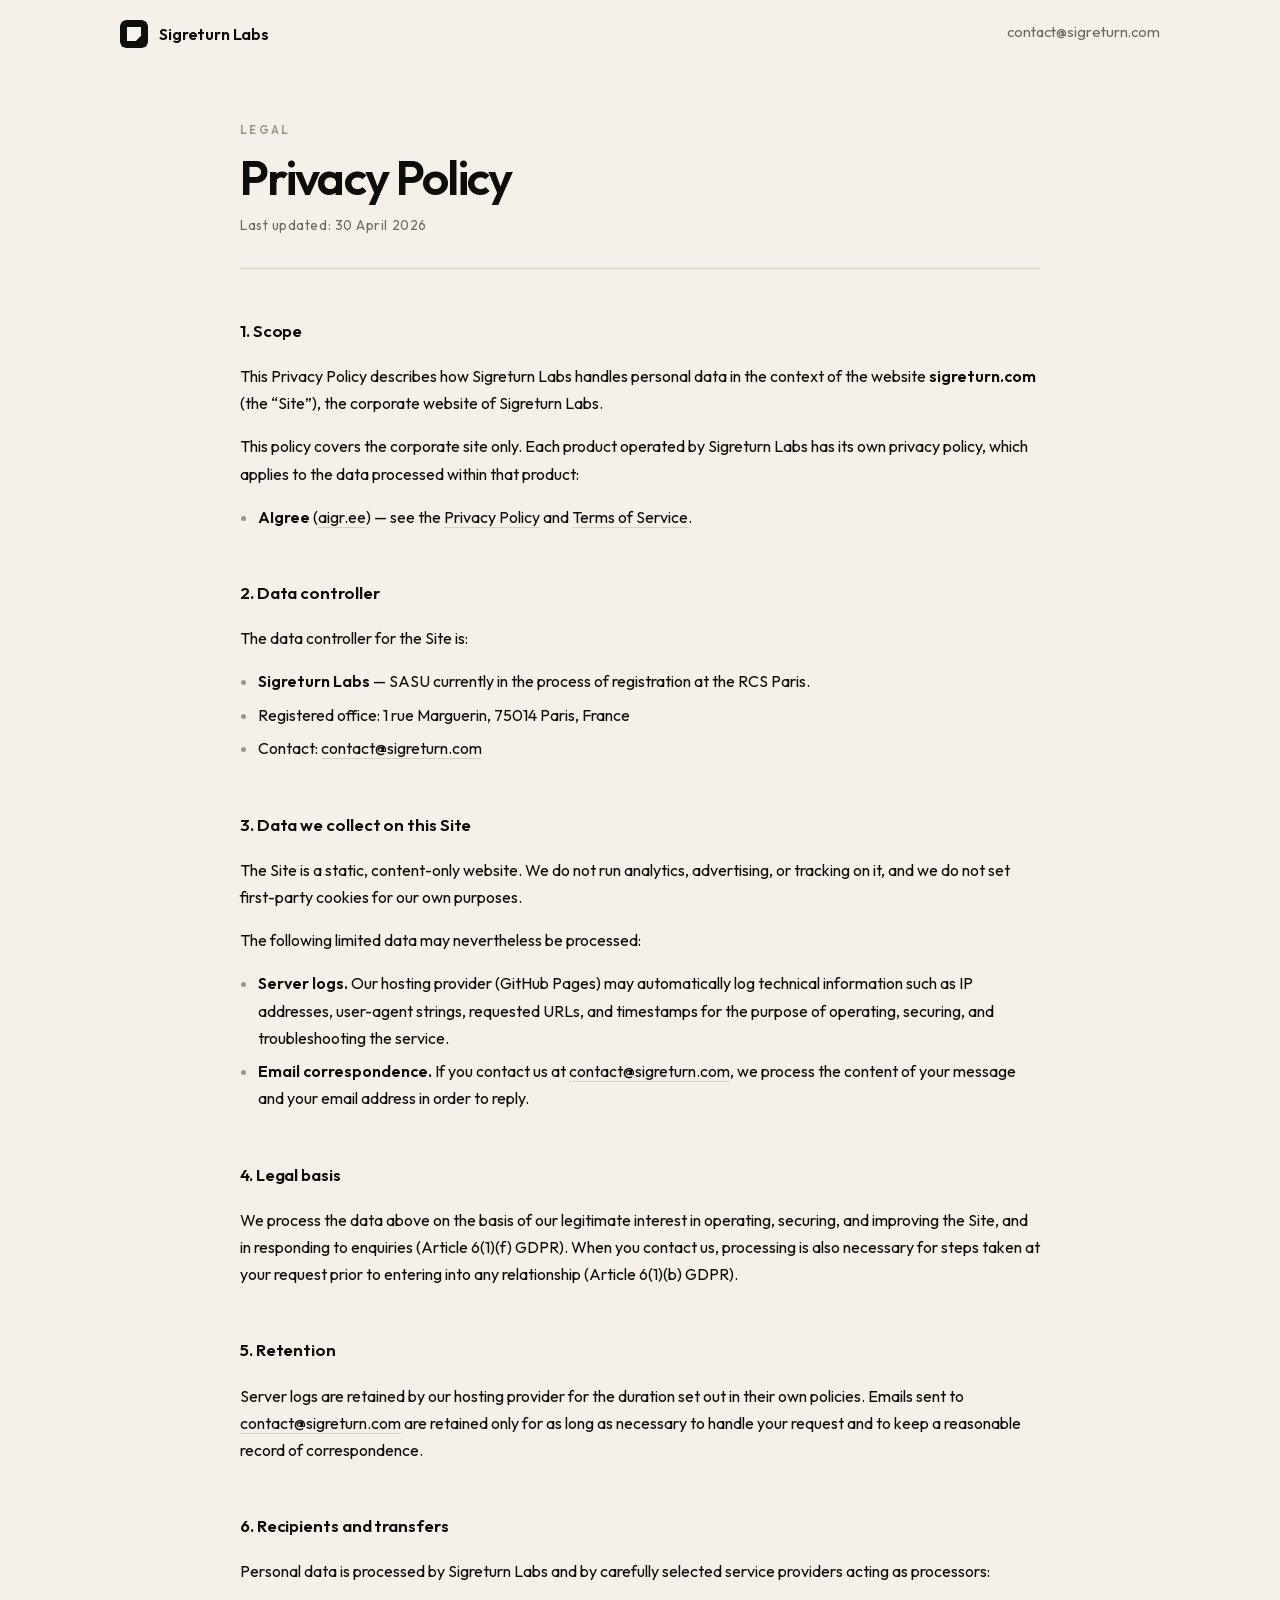
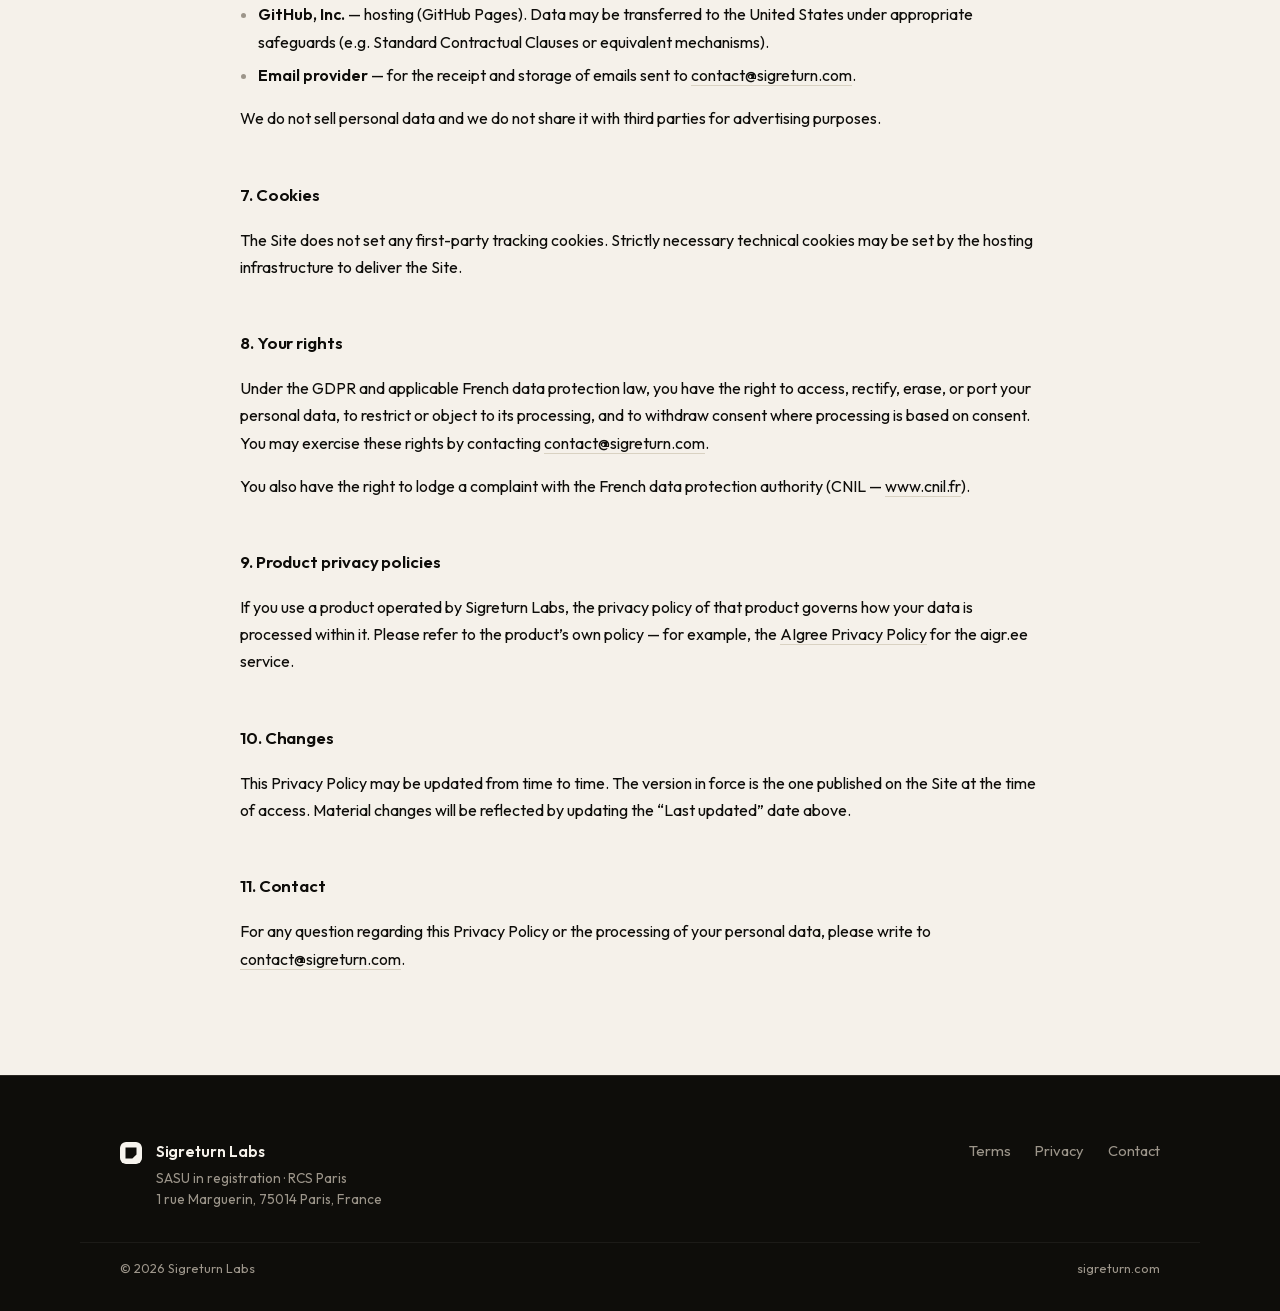
==== privacy.html @ fcdf7739 "Sigreturn Labs corporate site" ====
<!DOCTYPE html>
<html lang="en">
<head>
  <meta charset="UTF-8">
  <meta name="viewport" content="width=device-width, initial-scale=1">
  <title>Privacy Policy — Sigreturn Labs</title>
  <meta name="description" content="Privacy Policy for sigreturn.com, the corporate website of Sigreturn Labs.">
  <meta name="theme-color" content="#f5f1ea">
  <meta name="robots" content="index, follow">
  <meta property="og:title" content="Privacy Policy — Sigreturn Labs">
  <meta property="og:description" content="Privacy Policy for sigreturn.com.">
  <meta property="og:url" content="https://sigreturn.com/privacy.html">
  <meta property="og:type" content="website">
  <meta property="og:image" content="https://sigreturn.com/brand/og.png">
  <meta name="twitter:card" content="summary_large_image">
  <meta name="twitter:image" content="https://sigreturn.com/brand/og.png">
  <link rel="canonical" href="https://sigreturn.com/privacy.html">
  <link rel="icon" type="image/svg+xml" href="favicon.svg">
  <link rel="apple-touch-icon" sizes="512x512" href="brand/logo-512.png">
  <link rel="preload" href="fonts/outfit-latin.woff2" as="font" type="font/woff2" crossorigin>
  <link rel="stylesheet" href="style.css">
</head>
<body>
  <header class="nav">
    <a href="/" class="brand" aria-label="Sigreturn Labs home">
      <img src="brand/logo.svg" alt="" class="brand-logo" width="28" height="28">
      <span class="brand-name">Sigreturn Labs</span>
    </a>
    <a href="mailto:contact@sigreturn.com" class="nav-contact">contact@sigreturn.com</a>
  </header>

  <main class="legal-main">
    <section class="legal-hero">
      <span class="kicker">Legal</span>
      <h1 class="legal-title">Privacy Policy</h1>
      <p class="legal-meta">Last updated: 30 April 2026</p>
    </section>

    <section class="legal-body">
      <article class="prose-legal">
        <h2>1. Scope</h2>
        <p>This Privacy Policy describes how Sigreturn Labs handles personal data in the context of the website <strong>sigreturn.com</strong> (the &ldquo;Site&rdquo;), the corporate website of Sigreturn Labs.</p>
        <p>This policy covers the corporate site only. Each product operated by Sigreturn Labs has its own privacy policy, which applies to the data processed within that product:</p>
        <ul class="legal-list">
          <li><strong>AIgree</strong> (<a href="https://aigr.ee" rel="noopener">aigr.ee</a>) &mdash; see the <a href="https://aigr.ee/privacy" rel="noopener">Privacy Policy</a> and <a href="https://aigr.ee/terms" rel="noopener">Terms of Service</a>.</li>
        </ul>

        <h2>2. Data controller</h2>
        <p>The data controller for the Site is:</p>
        <ul class="legal-list">
          <li><strong>Sigreturn Labs</strong> &mdash; SASU currently in the process of registration at the RCS Paris.</li>
          <li>Registered office: <span data-enc="MSBydWUgTWFyZ3VlcmluLCA3NTAxNCBQYXJpcywgRnJhbmNl">[&hellip;]</span></li>
          <li>Contact: <a href="mailto:contact@sigreturn.com">contact@sigreturn.com</a></li>
        </ul>

        <h2>3. Data we collect on this Site</h2>
        <p>The Site is a static, content-only website. We do not run analytics, advertising, or tracking on it, and we do not set first-party cookies for our own purposes.</p>
        <p>The following limited data may nevertheless be processed:</p>
        <ul class="legal-list">
          <li><strong>Server logs.</strong> Our hosting provider (GitHub Pages) may automatically log technical information such as IP addresses, user-agent strings, requested URLs, and timestamps for the purpose of operating, securing, and troubleshooting the service.</li>
          <li><strong>Email correspondence.</strong> If you contact us at <a href="mailto:contact@sigreturn.com">contact@sigreturn.com</a>, we process the content of your message and your email address in order to reply.</li>
        </ul>

        <h2>4. Legal basis</h2>
        <p>We process the data above on the basis of our legitimate interest in operating, securing, and improving the Site, and in responding to enquiries (Article 6(1)(f) GDPR). When you contact us, processing is also necessary for steps taken at your request prior to entering into any relationship (Article 6(1)(b) GDPR).</p>

        <h2>5. Retention</h2>
        <p>Server logs are retained by our hosting provider for the duration set out in their own policies. Emails sent to <a href="mailto:contact@sigreturn.com">contact@sigreturn.com</a> are retained only for as long as necessary to handle your request and to keep a reasonable record of correspondence.</p>

        <h2>6. Recipients and transfers</h2>
        <p>Personal data is processed by Sigreturn Labs and by carefully selected service providers acting as processors:</p>
        <ul class="legal-list">
          <li><strong>GitHub, Inc.</strong> &mdash; hosting (GitHub Pages). Data may be transferred to the United States under appropriate safeguards (e.g. Standard Contractual Clauses or equivalent mechanisms).</li>
          <li><strong>Email provider</strong> &mdash; for the receipt and storage of emails sent to <a href="mailto:contact@sigreturn.com">contact@sigreturn.com</a>.</li>
        </ul>
        <p>We do not sell personal data and we do not share it with third parties for advertising purposes.</p>

        <h2>7. Cookies</h2>
        <p>The Site does not set any first-party tracking cookies. Strictly necessary technical cookies may be set by the hosting infrastructure to deliver the Site.</p>

        <h2>8. Your rights</h2>
        <p>Under the GDPR and applicable French data protection law, you have the right to access, rectify, erase, or port your personal data, to restrict or object to its processing, and to withdraw consent where processing is based on consent. You may exercise these rights by contacting <a href="mailto:contact@sigreturn.com">contact@sigreturn.com</a>.</p>
        <p>You also have the right to lodge a complaint with the French data protection authority (CNIL &mdash; <a href="https://www.cnil.fr" rel="noopener">www.cnil.fr</a>).</p>

        <h2>9. Product privacy policies</h2>
        <p>If you use a product operated by Sigreturn Labs, the privacy policy of that product governs how your data is processed within it. Please refer to the product&rsquo;s own policy &mdash; for example, the <a href="https://aigr.ee/privacy" rel="noopener">AIgree Privacy Policy</a> for the aigr.ee service.</p>

        <h2>10. Changes</h2>
        <p>This Privacy Policy may be updated from time to time. The version in force is the one published on the Site at the time of access. Material changes will be reflected by updating the &ldquo;Last updated&rdquo; date above.</p>

        <h2>11. Contact</h2>
        <p>For any question regarding this Privacy Policy or the processing of your personal data, please write to <a href="mailto:contact@sigreturn.com">contact@sigreturn.com</a>.</p>
      </article>
    </section>
  </main>

  <footer class="footer">
    <div class="footer-inner">
      <div class="footer-brand">
        <img src="brand/logo-inverse.svg" alt="" class="brand-logo" width="22" height="22">
        <div>
          <p class="footer-name">Sigreturn Labs</p>
          <p class="footer-meta">SASU in registration &middot; RCS Paris</p>
          <p class="footer-meta" data-enc="MSBydWUgTWFyZ3VlcmluLCA3NTAxNCBQYXJpcywgRnJhbmNl">[&hellip;]</p>
        </div>
      </div>
      <nav class="footer-nav" aria-label="Footer">
        <a href="/terms.html">Terms</a>
        <a href="/privacy.html">Privacy</a>
        <a href="mailto:contact@sigreturn.com">Contact</a>
      </nav>
    </div>
    <div class="footer-bottom">
      <span>&copy; 2026 Sigreturn Labs</span>
      <span>sigreturn.com</span>
    </div>
  </footer>

  <script>
    document.querySelectorAll('[data-enc]').forEach(function (el) {
      try {
        el.textContent = decodeURIComponent(escape(atob(el.dataset.enc)));
        el.removeAttribute('data-enc');
      } catch (e) {}
    });
  </script>
</body>
</html>
---- style.css ----
/* ---------- Outfit (self-hosted) ---------- */
@font-face {
  font-family: "Outfit";
  font-style: normal;
  font-weight: 300 700;
  font-display: swap;
  src: url("fonts/outfit-latin.woff2") format("woff2");
  unicode-range: U+0000-00FF, U+0131, U+0152-0153, U+02BB-02BC, U+02C6, U+02DA, U+02DC, U+0304, U+0308, U+0329, U+2000-206F, U+20AC, U+2122, U+2191, U+2193, U+2212, U+2215, U+FEFF, U+FFFD;
}

@font-face {
  font-family: "Outfit";
  font-style: normal;
  font-weight: 300 700;
  font-display: swap;
  src: url("fonts/outfit-latin-ext.woff2") format("woff2");
  unicode-range: U+0100-02BA, U+02BD-02C5, U+02C7-02CC, U+02CE-02D7, U+02DD-02FF, U+0304, U+0308, U+0329, U+1D00-1DBF, U+1E00-1E9F, U+1EF2-1EFF, U+2020, U+20A0-20AB, U+20AD-20C0, U+2113, U+2C60-2C7F, U+A720-A7FF;
}

:root {
  --bg: #f5f1ea;
  --bg-soft: #ede8df;
  --bg-card: #fbf8f2;
  --fg: #0e0d0a;
  --fg-soft: #1c1a16;
  --muted: #6e6860;
  --muted-soft: #9c958a;
  --rule: #d9d2c2;
  --rule-strong: #2a2722;
  --accent: #c84b1e;

  --max-w: 1120px;
  --pad-x: clamp(1.25rem, 4vw, 2.5rem);
  --r-md: 12px;
  --r-lg: 18px;
}

*,
*::before,
*::after {
  box-sizing: border-box;
}

html {
  -webkit-text-size-adjust: 100%;
  scroll-behavior: smooth;
}

body {
  margin: 0;
  background: var(--bg);
  color: var(--fg);
  font-family: "Outfit", system-ui, -apple-system, "Segoe UI", sans-serif;
  font-weight: 400;
  font-size: 16px;
  line-height: 1.55;
  -webkit-font-smoothing: antialiased;
  text-rendering: optimizeLegibility;
}

a {
  color: inherit;
  text-decoration: none;
}

h1,
h2,
h3,
p,
ul,
ol,
dl,
dt,
dd {
  margin: 0;
  padding: 0;
}

ul,
ol {
  list-style: none;
}

img {
  display: block;
  max-width: 100%;
}

:focus-visible {
  outline: 2px solid var(--fg);
  outline-offset: 3px;
  border-radius: 4px;
}

/* ---------- Nav ---------- */
.nav {
  max-width: var(--max-w);
  margin: 0 auto;
  padding: 1.25rem var(--pad-x);
  display: flex;
  align-items: center;
  justify-content: space-between;
  gap: 1.25rem;
}

.brand {
  display: inline-flex;
  align-items: center;
  gap: 0.7rem;
  font-weight: 600;
  letter-spacing: -0.01em;
}

.brand-logo {
  border-radius: 6px;
}

.brand-name {
  font-size: 1rem;
}

.nav-contact {
  font-size: 0.92rem;
  color: var(--muted);
  border-bottom: 1px solid transparent;
  padding-bottom: 2px;
  transition: color 160ms ease, border-color 160ms ease;
}

.nav-contact:hover {
  color: var(--fg);
  border-bottom-color: var(--fg);
}

/* ---------- Layout ---------- */
main {
  max-width: var(--max-w);
  margin: 0 auto;
  padding: 0 var(--pad-x);
}

/* ---------- Hero ---------- */
.hero {
  display: grid;
  grid-template-columns: minmax(0, 1.55fr) minmax(0, 1fr);
  gap: clamp(1.5rem, 4vw, 3rem);
  align-items: center;
  padding: clamp(1.5rem, 3vw, 2.5rem) 0 clamp(2rem, 4vw, 3rem);
}

.hero-text {
  display: flex;
  flex-direction: column;
  gap: 0.9rem;
}

.hero-title {
  font-size: clamp(2.5rem, 6vw, 4.25rem);
  font-weight: 600;
  letter-spacing: -0.04em;
  line-height: 1;
}

.hero-tagline {
  font-size: clamp(1.05rem, 1.7vw, 1.25rem);
  font-weight: 500;
  color: var(--fg);
  letter-spacing: -0.012em;
}

.hero-lede {
  font-size: 1rem;
  color: var(--muted);
  max-width: 56ch;
  line-height: 1.6;
}

.hero-jumps {
  margin-top: 0.6rem;
  display: flex;
  flex-wrap: wrap;
  gap: 0.5rem;
}

.hero-jumps a {
  padding: 0.45rem 0.9rem;
  border: 1px solid var(--rule);
  background: var(--bg-card);
  border-radius: 999px;
  font-size: 0.85rem;
  font-weight: 500;
  color: var(--fg-soft);
  transition: background 160ms ease, color 160ms ease, border-color 160ms ease;
}

.hero-jumps a:hover {
  background: var(--fg);
  color: var(--bg);
  border-color: var(--fg);
}

/* ---------- Hero schema (umbrella) ---------- */
.hero-schema {
  margin: 0;
  padding: 1.25rem;
  background: var(--bg-card);
  border: 1px solid var(--rule);
  border-radius: var(--r-lg);
  display: flex;
  flex-direction: column;
  align-items: center;
  gap: 0.55rem;
}

.schema-root {
  width: 100%;
  display: flex;
  flex-direction: column;
  align-items: flex-start;
  gap: 0.2rem;
  padding: 0.85rem 1rem;
  background: var(--fg);
  color: var(--bg);
  border-radius: 10px;
}

.schema-root .schema-kicker {
  font-size: 0.65rem;
  letter-spacing: 0.2em;
  text-transform: uppercase;
  color: var(--muted-soft);
  font-weight: 600;
}

.schema-root .schema-name {
  font-weight: 600;
  font-size: 0.95rem;
  letter-spacing: -0.005em;
}

.schema-arrow {
  color: var(--muted-soft);
  font-size: 0.95rem;
  line-height: 1;
}

.schema-branches {
  width: 100%;
  display: flex;
  flex-direction: column;
  border: 1px solid var(--rule);
  border-radius: 10px;
  overflow: hidden;
  background: var(--bg);
}

.schema-branches li {
  display: flex;
  align-items: center;
  gap: 0.7rem;
  padding: 0.65rem 0.9rem;
  font-size: 0.92rem;
  font-weight: 500;
  border-bottom: 1px solid var(--rule);
}

.schema-branches li:last-child {
  border-bottom: none;
}

.schema-num {
  font-size: 0.68rem;
  letter-spacing: 0.16em;
  color: var(--muted-soft);
  font-weight: 600;
  font-variant-numeric: tabular-nums;
}

/* ---------- Sections ---------- */
.section {
  padding: clamp(2.5rem, 4vw, 3.75rem) 0;
}

.section + .section {
  border-top: 1px solid var(--rule);
}

.section-head {
  display: flex;
  flex-direction: column;
  gap: 0.7rem;
  margin-bottom: clamp(1.5rem, 2.5vw, 2.25rem);
  max-width: 60ch;
}

.kicker {
  font-size: 0.72rem;
  letter-spacing: 0.2em;
  text-transform: uppercase;
  color: var(--muted-soft);
  font-weight: 600;
}

.section-head h2 {
  font-size: clamp(1.5rem, 2.6vw, 2rem);
  font-weight: 600;
  letter-spacing: -0.025em;
  line-height: 1.15;
}

.section-head p {
  font-size: 1rem;
  color: var(--muted);
  line-height: 1.6;
}

/* ---------- Services grid ---------- */
.grid {
  display: grid;
  grid-template-columns: repeat(2, minmax(0, 1fr));
  gap: 0.85rem;
}

.tile {
  position: relative;
  background: var(--bg-card);
  border: 1px solid var(--rule);
  border-radius: var(--r-md);
  padding: 1.4rem 1.4rem 1.5rem;
  display: flex;
  flex-direction: column;
  gap: 0.55rem;
  transition: border-color 160ms ease, transform 200ms ease, box-shadow 220ms ease;
}

.tile:hover {
  border-color: var(--fg);
  transform: translateY(-1px);
  box-shadow: 0 12px 28px -22px rgba(14, 13, 10, 0.35);
}

.tile-num {
  font-size: 0.72rem;
  letter-spacing: 0.16em;
  color: var(--muted-soft);
  font-weight: 600;
  font-variant-numeric: tabular-nums;
}

.tile h3 {
  font-size: 1.1rem;
  font-weight: 600;
  letter-spacing: -0.018em;
}

.tile p {
  font-size: 0.93rem;
  color: var(--muted);
  line-height: 1.55;
}

/* ---------- Products panel (dark) ---------- */
.section-products {
  padding: clamp(2rem, 3vw, 3rem) 0;
}

.panel {
  background: var(--fg);
  color: var(--bg);
  border-radius: var(--r-lg);
  padding: clamp(1.75rem, 3.5vw, 2.75rem);
  display: flex;
  flex-direction: column;
  gap: 0.85rem;
  max-width: 100%;
}

.panel .kicker-light {
  color: var(--muted-soft);
}

.panel h2 {
  font-size: clamp(1.5rem, 2.6vw, 2rem);
  font-weight: 600;
  letter-spacing: -0.025em;
  line-height: 1.15;
  max-width: 22ch;
}

.panel p {
  font-size: 1rem;
  color: rgba(245, 241, 234, 0.78);
  line-height: 1.6;
  max-width: 60ch;
}

.panel-note {
  margin-top: 0.5rem;
  font-size: 0.85rem !important;
  color: var(--muted-soft) !important;
  letter-spacing: 0.02em;
}

/* ---------- Contact ---------- */
.section-contact {
  display: flex;
  flex-direction: column;
  gap: 1.25rem;
  padding-bottom: clamp(3rem, 5vw, 4.5rem);
}

.contact-cta {
  display: inline-flex;
  align-items: center;
  justify-content: space-between;
  gap: 1rem;
  padding: 1.1rem 1.4rem;
  background: var(--bg-card);
  border: 1px solid var(--rule);
  border-radius: var(--r-md);
  font-size: clamp(1.05rem, 1.6vw, 1.2rem);
  font-weight: 500;
  letter-spacing: -0.005em;
  width: 100%;
  max-width: 460px;
  transition: border-color 160ms ease, background 160ms ease, color 160ms ease;
}

.contact-cta:hover {
  background: var(--fg);
  color: var(--bg);
  border-color: var(--fg);
}

.contact-arrow {
  font-size: 1.1em;
  transition: transform 200ms ease;
}

.contact-cta:hover .contact-arrow {
  transform: translateX(3px);
}

/* ---------- Footer ---------- */
.footer {
  border-top: 1px solid var(--rule-strong);
  background: var(--fg);
  color: var(--bg);
  margin-top: clamp(1.5rem, 3vw, 2.5rem);
}

.footer-inner {
  max-width: var(--max-w);
  margin: 0 auto;
  padding: clamp(2.5rem, 5vw, 4rem) var(--pad-x) clamp(1.5rem, 3vw, 2rem);
  display: flex;
  align-items: flex-start;
  justify-content: space-between;
  gap: 2rem;
  flex-wrap: wrap;
}

.footer-brand {
  display: flex;
  gap: 0.85rem;
  align-items: flex-start;
}

.footer-brand .brand-logo {
  margin-top: 2px;
}

.footer-name {
  font-weight: 600;
  font-size: 0.95rem;
  letter-spacing: -0.005em;
  color: var(--bg);
  margin-bottom: 0.25rem;
}

.footer-meta {
  font-size: 0.85rem;
  color: var(--muted-soft);
  line-height: 1.55;
}

.footer-nav {
  display: flex;
  gap: 1.5rem;
  font-size: 0.92rem;
  color: var(--muted-soft);
}

.footer-nav a {
  border-bottom: 1px solid transparent;
  padding-bottom: 2px;
  transition: color 160ms ease, border-color 160ms ease;
}

.footer-nav a:hover {
  color: var(--bg);
  border-bottom-color: var(--bg);
}

.footer-bottom {
  max-width: var(--max-w);
  margin: 0 auto;
  padding: 1rem var(--pad-x) 2rem;
  display: flex;
  justify-content: space-between;
  flex-wrap: wrap;
  gap: 0.75rem;
  font-size: 0.8rem;
  color: var(--muted-soft);
  border-top: 1px solid rgba(255, 255, 255, 0.06);
}

/* ---------- Legal pages ---------- */
.legal-main {
  max-width: 880px;
  margin: 0 auto;
  padding: 0 var(--pad-x);
}

.legal-hero {
  padding: clamp(2rem, 4vw, 3rem) 0 clamp(1.5rem, 3vw, 2rem);
  border-bottom: 1px solid var(--rule);
}

.legal-hero .kicker {
  display: inline-block;
  margin-bottom: 0.85rem;
}

.legal-title {
  font-size: clamp(2rem, 5vw, 3rem);
  font-weight: 600;
  letter-spacing: -0.035em;
  line-height: 1.05;
  margin-bottom: 0.75rem;
}

.legal-meta {
  font-size: 0.85rem;
  color: var(--muted);
  letter-spacing: 0.04em;
}

.legal-body {
  padding: clamp(2rem, 4vw, 3rem) 0 clamp(2.5rem, 5vw, 4rem);
}

.prose-legal {
  display: flex;
  flex-direction: column;
  gap: 1rem;
  font-size: 1rem;
  line-height: 1.7;
  color: var(--fg);
}

.prose-legal h2 {
  font-size: 1.05rem;
  font-weight: 600;
  letter-spacing: -0.005em;
  margin-top: 2rem;
  margin-bottom: 0.1rem;
}

.prose-legal h2:first-child {
  margin-top: 0;
}

.prose-legal a {
  color: var(--fg);
  border-bottom: 1px solid var(--rule);
  transition: border-color 160ms ease;
}

.prose-legal a:hover {
  border-bottom-color: var(--fg);
}

.prose-legal strong {
  font-weight: 600;
}

.legal-list {
  display: flex;
  flex-direction: column;
  gap: 0.4rem;
  padding-left: 1.1rem;
  list-style: disc;
}

.legal-list li::marker {
  color: var(--muted-soft);
}

/* ---------- Responsive ---------- */
@media (max-width: 820px) {
  .hero {
    grid-template-columns: 1fr;
  }

  .hero-schema {
    order: 2;
    max-width: 360px;
  }
}

@media (max-width: 600px) {
  .grid {
    grid-template-columns: 1fr;
  }

  .footer-inner {
    flex-direction: column;
    gap: 2rem;
  }

  .footer-bottom {
    flex-direction: column;
    align-items: flex-start;
    gap: 0.4rem;
  }
}

@media (prefers-reduced-motion: reduce) {
  html {
    scroll-behavior: auto;
  }
  *,
  *::before,
  *::after {
    animation-duration: 0.01ms !important;
    animation-iteration-count: 1 !important;
    transition-duration: 0.01ms !important;
  }
}
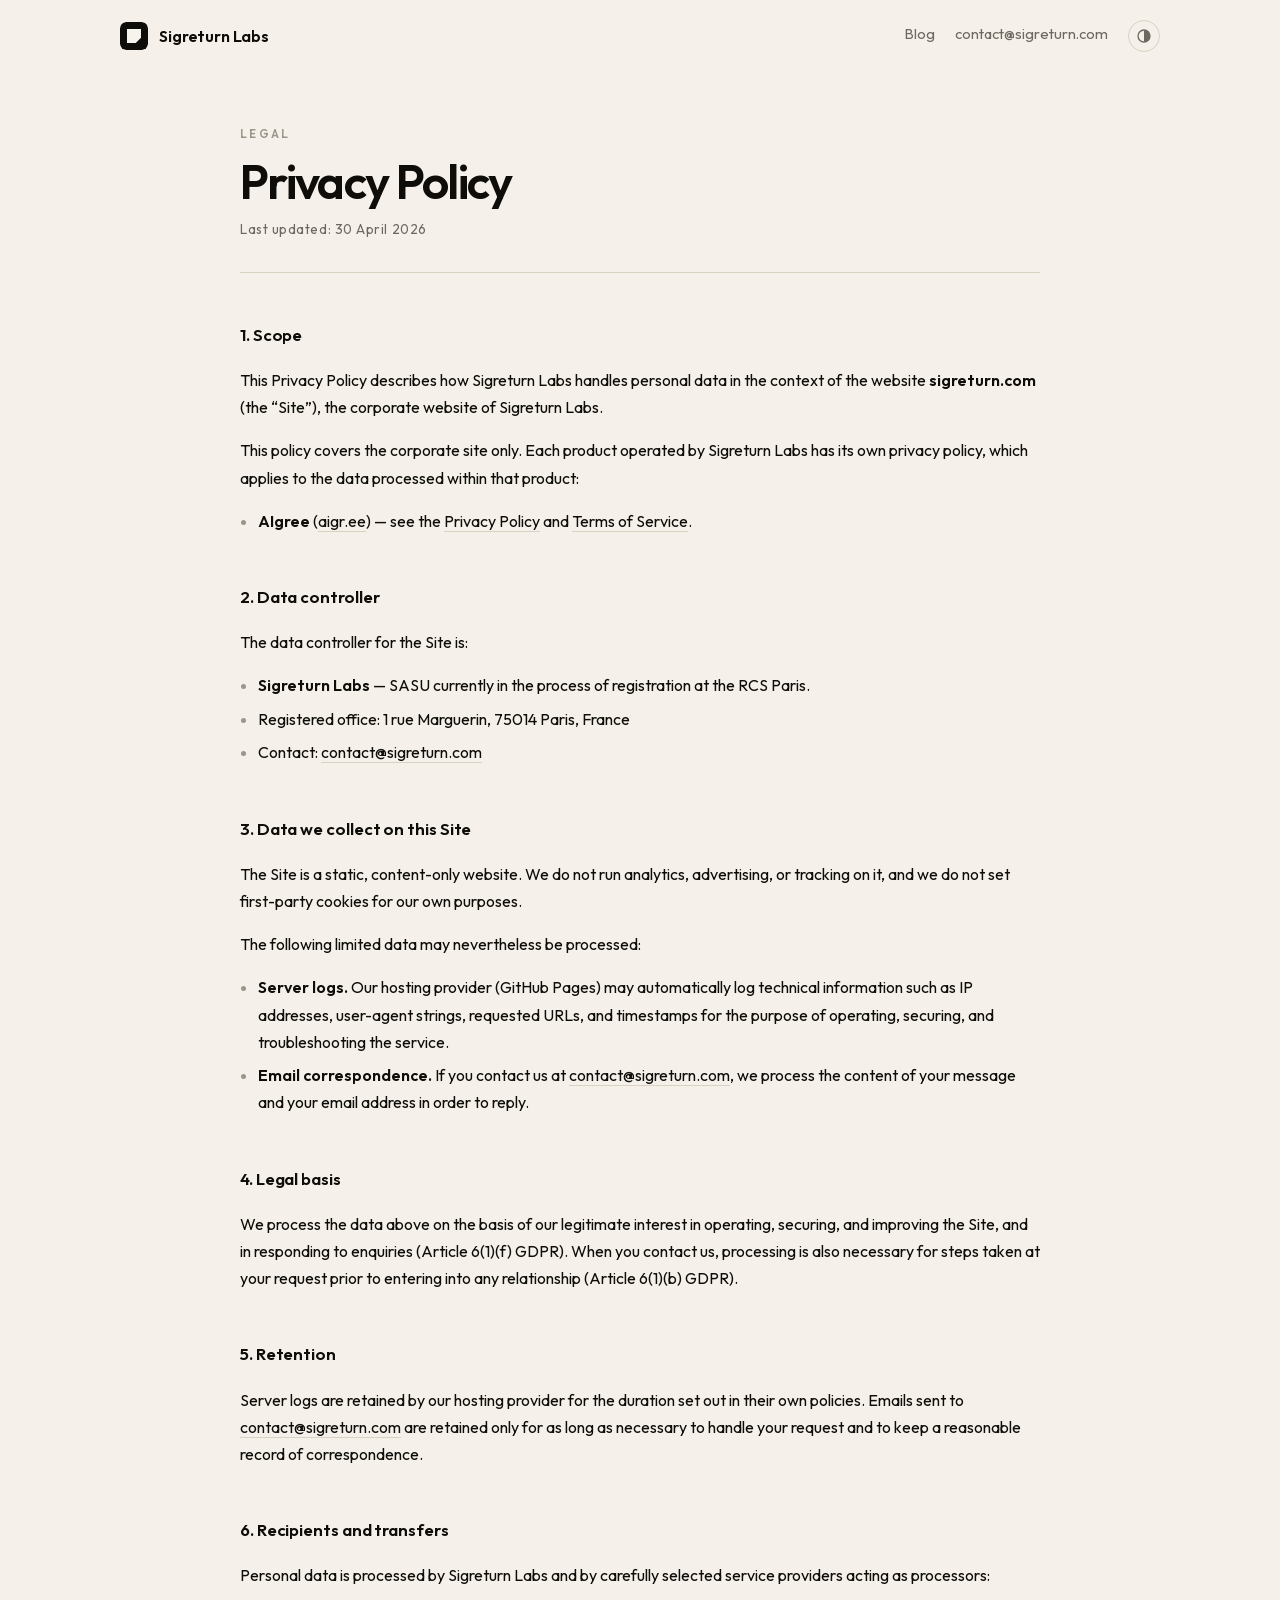
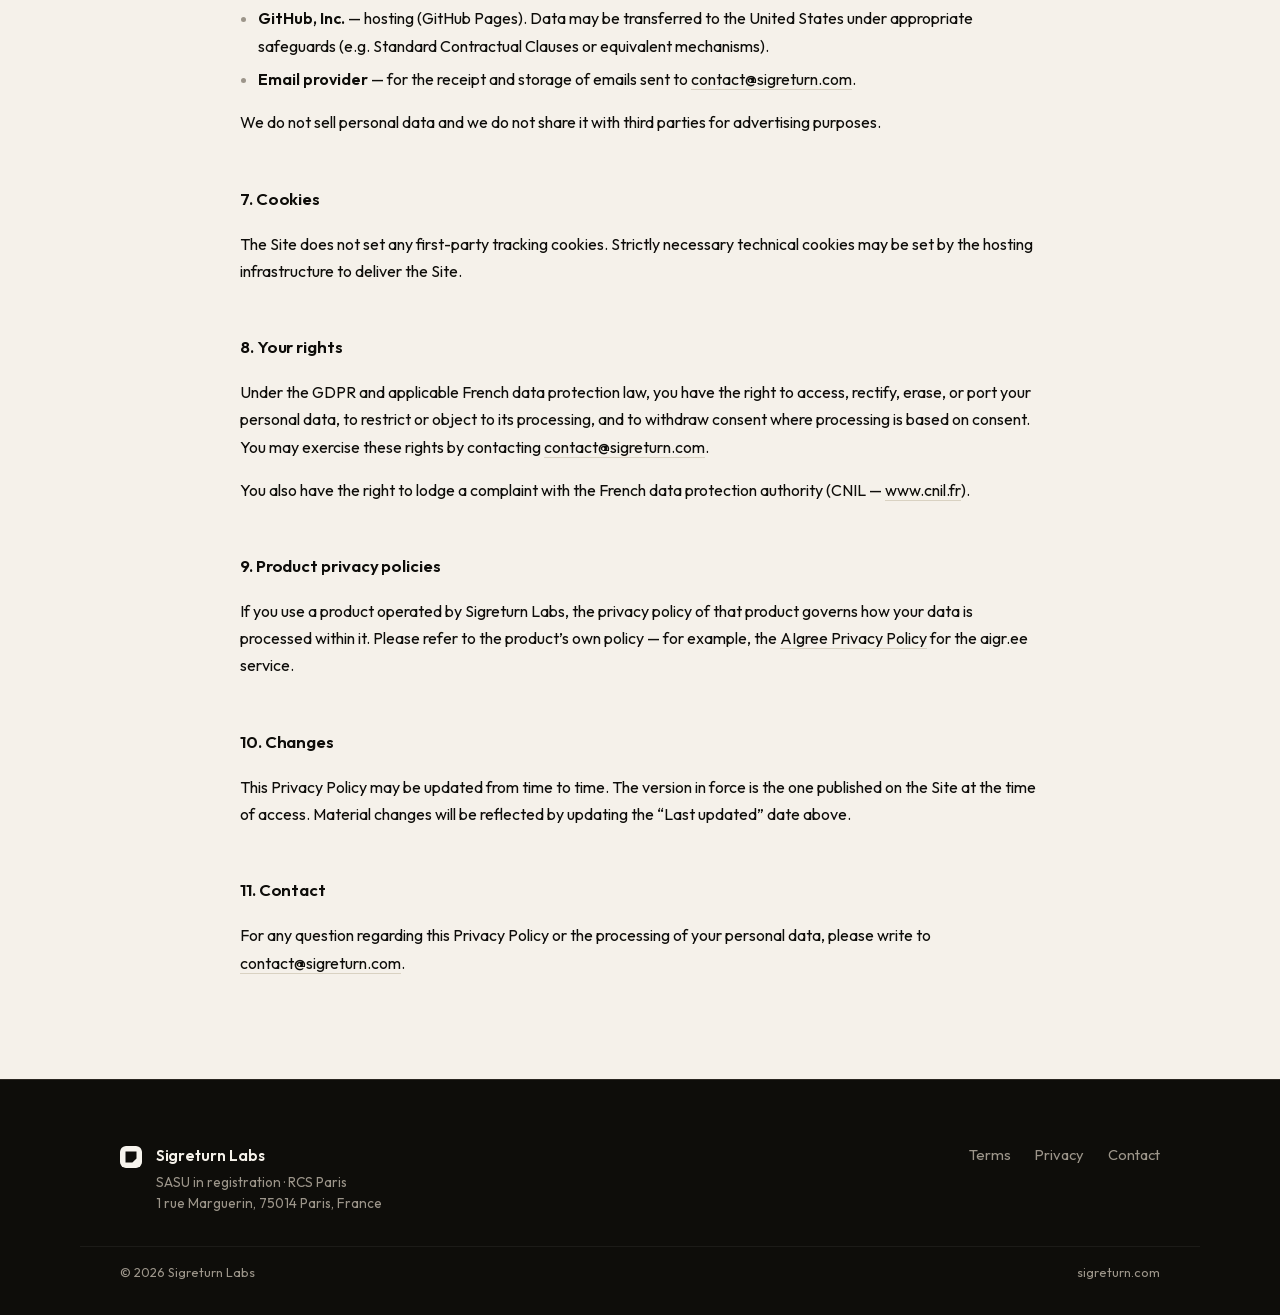
==== commit 5356f247: "blog and dark mode" ====
--- a/privacy.html
+++ b/privacy.html
@@ -5,7 +5,8 @@
   <meta name="viewport" content="width=device-width, initial-scale=1">
   <title>Privacy Policy — Sigreturn Labs</title>
   <meta name="description" content="Privacy Policy for sigreturn.com, the corporate website of Sigreturn Labs.">
-  <meta name="theme-color" content="#f5f1ea">
+  <meta name="theme-color" content="#f5f1ea" media="(prefers-color-scheme: light)">
+  <meta name="theme-color" content="#14110d" media="(prefers-color-scheme: dark)">
   <meta name="robots" content="index, follow">
   <meta property="og:title" content="Privacy Policy — Sigreturn Labs">
   <meta property="og:description" content="Privacy Policy for sigreturn.com.">
@@ -19,14 +20,32 @@
   <link rel="apple-touch-icon" sizes="512x512" href="brand/logo-512.png">
   <link rel="preload" href="fonts/outfit-latin.woff2" as="font" type="font/woff2" crossorigin>
   <link rel="stylesheet" href="style.css">
+  <script>
+    (function () {
+      try {
+        var t = localStorage.getItem('theme');
+        var dark = t === 'dark' || (t !== 'light' && window.matchMedia('(prefers-color-scheme: dark)').matches);
+        if (dark) document.documentElement.classList.add('dark');
+      } catch (e) {}
+    })();
+  </script>
 </head>
 <body>
   <header class="nav">
     <a href="/" class="brand" aria-label="Sigreturn Labs home">
-      <img src="brand/logo.svg" alt="" class="brand-logo" width="28" height="28">
+      <img src="brand/logo.svg" alt="" class="brand-logo brand-logo-light" width="28" height="28">
+      <img src="brand/logo-inverse.svg" alt="" class="brand-logo brand-logo-dark" width="28" height="28">
       <span class="brand-name">Sigreturn Labs</span>
     </a>
+    <nav class="nav-links" aria-label="Primary">
+      <a href="/blog/">Blog</a>
+    </nav>
     <a href="mailto:contact@sigreturn.com" class="nav-contact">contact@sigreturn.com</a>
+    <button id="theme-toggle" type="button" class="theme-toggle" data-theme="auto" aria-label="Theme: auto — click to change" title="Theme: auto">
+      <svg class="theme-icon theme-icon-auto" xmlns="http://www.w3.org/2000/svg" viewBox="0 0 24 24" fill="none" stroke="currentColor" stroke-width="2" stroke-linecap="round" stroke-linejoin="round" aria-hidden="true"><circle cx="12" cy="12" r="9"/><path d="M12 3a9 9 0 0 1 0 18z" fill="currentColor" stroke="none"/></svg>
+      <svg class="theme-icon theme-icon-light" xmlns="http://www.w3.org/2000/svg" viewBox="0 0 24 24" fill="none" stroke="currentColor" stroke-width="2" stroke-linecap="round" stroke-linejoin="round" aria-hidden="true"><circle cx="12" cy="12" r="4"/><path d="M12 2v2M12 20v2M4.93 4.93l1.41 1.41M17.66 17.66l1.41 1.41M2 12h2M20 12h2M4.93 19.07l1.41-1.41M17.66 6.34l1.41-1.41"/></svg>
+      <svg class="theme-icon theme-icon-dark" xmlns="http://www.w3.org/2000/svg" viewBox="0 0 24 24" fill="none" stroke="currentColor" stroke-width="2" stroke-linecap="round" stroke-linejoin="round" aria-hidden="true"><path d="M21 12.79A9 9 0 1 1 11.21 3 7 7 0 0 0 21 12.79z"/></svg>
+    </button>
   </header>
 
   <main class="legal-main">
@@ -117,12 +136,44 @@
   </footer>
 
   <script>
-    document.querySelectorAll('[data-enc]').forEach(function (el) {
-      try {
-        el.textContent = decodeURIComponent(escape(atob(el.dataset.enc)));
-        el.removeAttribute('data-enc');
-      } catch (e) {}
-    });
+    (function () {
+      var btn = document.getElementById('theme-toggle');
+      if (btn) {
+        var mql = window.matchMedia('(prefers-color-scheme: dark)');
+        function read() {
+          try {
+            var t = localStorage.getItem('theme');
+            if (t === 'light' || t === 'dark') return t;
+          } catch (e) {}
+          return 'auto';
+        }
+        function apply(theme) {
+          var dark = theme === 'dark' || (theme === 'auto' && mql.matches);
+          document.documentElement.classList.toggle('dark', dark);
+          btn.setAttribute('data-theme', theme);
+          btn.setAttribute('aria-label', 'Theme: ' + theme + ' — click to change');
+          btn.setAttribute('title', 'Theme: ' + theme);
+        }
+        btn.addEventListener('click', function () {
+          var cur = read();
+          var next = cur === 'auto' ? 'light' : cur === 'light' ? 'dark' : 'auto';
+          try {
+            if (next === 'auto') localStorage.removeItem('theme');
+            else localStorage.setItem('theme', next);
+          } catch (e) {}
+          apply(next);
+        });
+        mql.addEventListener('change', function () { if (read() === 'auto') apply('auto'); });
+        apply(read());
+      }
+
+      document.querySelectorAll('[data-enc]').forEach(function (el) {
+        try {
+          el.textContent = decodeURIComponent(escape(atob(el.dataset.enc)));
+          el.removeAttribute('data-enc');
+        } catch (e) {}
+      });
+    })();
   </script>
 </body>
 </html>
--- a/style.css
+++ b/style.css
@@ -132,6 +132,26 @@
   border-bottom-color: var(--fg);
 }
 
+.nav-links {
+  display: flex;
+  gap: 1.25rem;
+  margin-left: auto;
+  font-size: 0.92rem;
+  color: var(--muted);
+}
+
+.nav-links a {
+  border-bottom: 1px solid transparent;
+  padding-bottom: 2px;
+  transition: color 160ms ease, border-color 160ms ease;
+}
+
+.nav-links a:hover,
+.nav-links a[aria-current="page"] {
+  color: var(--fg);
+  border-bottom-color: var(--fg);
+}
+
 /* ---------- Layout ---------- */
 main {
   max-width: var(--max-w);
@@ -255,17 +275,39 @@
 }
 
 .schema-branches li {
+  border-bottom: 1px solid var(--rule);
+}
+
+.schema-branches li:last-child {
+  border-bottom: none;
+}
+
+.schema-branches a {
   display: flex;
   align-items: center;
   gap: 0.7rem;
   padding: 0.65rem 0.9rem;
   font-size: 0.92rem;
   font-weight: 500;
-  border-bottom: 1px solid var(--rule);
-}
-
-.schema-branches li:last-child {
-  border-bottom: none;
+  color: inherit;
+  transition: background 160ms ease, color 160ms ease;
+}
+
+.schema-branches a:hover {
+  background: var(--bg-soft);
+  color: var(--fg);
+}
+
+.schema-arrow-link {
+  margin-left: auto;
+  color: var(--muted-soft);
+  font-size: 0.95rem;
+  transition: transform 200ms ease, color 160ms ease;
+}
+
+.schema-branches a:hover .schema-arrow-link {
+  transform: translateX(3px);
+  color: var(--fg);
 }
 
 .schema-num {
@@ -597,6 +639,416 @@
   color: var(--muted-soft);
 }
 
+/* ---------- Blog ---------- */
+.blog-main {
+  max-width: 880px;
+  margin: 0 auto;
+  padding: 0 var(--pad-x);
+}
+
+.blog-list {
+  display: flex;
+  flex-direction: column;
+  gap: 0.85rem;
+  padding: clamp(1.5rem, 3vw, 2.25rem) 0 clamp(2.5rem, 5vw, 4rem);
+}
+
+.blog-list-empty {
+  font-size: 0.95rem;
+  color: var(--muted);
+  padding: 2rem 0;
+}
+
+.blog-card {
+  display: flex;
+  flex-direction: column;
+  gap: 0.5rem;
+  background: var(--bg-card);
+  border: 1px solid var(--rule);
+  border-radius: var(--r-md);
+  padding: 1.4rem;
+  color: inherit;
+  transition: border-color 160ms ease, transform 200ms ease, box-shadow 220ms ease;
+}
+
+.blog-card:hover {
+  border-color: var(--fg);
+  transform: translateY(-1px);
+  box-shadow: 0 12px 28px -22px rgba(14, 13, 10, 0.35);
+}
+
+.blog-card-meta {
+  display: flex;
+  align-items: baseline;
+  gap: 1rem;
+  flex-wrap: wrap;
+}
+
+.blog-card-cat {
+  color: var(--accent);
+}
+
+.blog-card-date {
+  font-size: 0.78rem;
+  color: var(--muted-soft);
+  font-variant-numeric: tabular-nums;
+}
+
+.blog-card-title {
+  font-size: 1.2rem;
+  font-weight: 600;
+  letter-spacing: -0.018em;
+  line-height: 1.25;
+}
+
+.blog-card-desc {
+  font-size: 0.95rem;
+  color: var(--muted);
+  line-height: 1.55;
+}
+
+.blog-card-author {
+  font-size: 0.8rem;
+  color: var(--muted-soft);
+  margin-top: 0.15rem;
+}
+
+/* ---------- Single post ---------- */
+.post-main {
+  max-width: 720px;
+  margin: 0 auto;
+  padding: 0 var(--pad-x);
+}
+
+.post-hero {
+  padding: clamp(2rem, 4vw, 3rem) 0 clamp(1.25rem, 2.5vw, 1.75rem);
+  border-bottom: 1px solid var(--rule);
+}
+
+.post-hero .kicker {
+  display: inline-block;
+  margin-bottom: 0.85rem;
+  color: var(--accent);
+}
+
+.post-title {
+  font-size: clamp(1.85rem, 4.2vw, 2.6rem);
+  font-weight: 600;
+  letter-spacing: -0.03em;
+  line-height: 1.1;
+  margin-bottom: 0.75rem;
+}
+
+.post-meta {
+  font-size: 0.85rem;
+  color: var(--muted);
+  letter-spacing: 0.02em;
+}
+
+.post-meta .post-meta-sep {
+  margin: 0 0.55rem;
+  color: var(--muted-soft);
+}
+
+.post-body {
+  padding: clamp(1.75rem, 3.5vw, 2.5rem) 0 clamp(1.5rem, 3vw, 2rem);
+  font-size: 1rem;
+  line-height: 1.75;
+  color: var(--fg);
+}
+
+.post-body > * + * {
+  margin-top: 1rem;
+}
+
+.post-body h2 {
+  font-size: 1.35rem;
+  font-weight: 600;
+  letter-spacing: -0.02em;
+  line-height: 1.2;
+  margin-top: 2.25rem;
+  margin-bottom: 0.5rem;
+}
+
+.post-body h3 {
+  font-size: 1.1rem;
+  font-weight: 600;
+  letter-spacing: -0.012em;
+  line-height: 1.25;
+  margin-top: 1.75rem;
+  margin-bottom: 0.4rem;
+}
+
+.post-body p {
+  font-size: 1rem;
+  line-height: 1.75;
+}
+
+.post-body a {
+  color: var(--fg);
+  border-bottom: 1px solid var(--rule);
+  transition: border-color 160ms ease;
+}
+
+.post-body a:hover {
+  border-bottom-color: var(--fg);
+}
+
+.post-body strong {
+  font-weight: 600;
+}
+
+.post-body em {
+  font-style: italic;
+}
+
+.post-body ul,
+.post-body ol {
+  padding-left: 1.4rem;
+  display: flex;
+  flex-direction: column;
+  gap: 0.35rem;
+}
+
+.post-body ul {
+  list-style: disc;
+}
+
+.post-body ol {
+  list-style: decimal;
+}
+
+.post-body li::marker {
+  color: var(--muted-soft);
+}
+
+.post-body code {
+  padding: 0.1rem 0.35rem;
+  background: var(--bg-soft);
+  border: 1px solid var(--rule);
+  border-radius: 4px;
+  font-family: ui-monospace, SFMono-Regular, "SF Mono", Menlo, Consolas, monospace;
+  font-size: 0.88em;
+}
+
+.post-body pre {
+  background: var(--fg);
+  color: var(--bg);
+  padding: 1rem 1.1rem;
+  border-radius: var(--r-md);
+  overflow-x: auto;
+  font-size: 0.85rem;
+  line-height: 1.55;
+  margin-top: 1.25rem;
+}
+
+.post-body pre code {
+  background: transparent;
+  border: none;
+  padding: 0;
+  color: inherit;
+  font-size: inherit;
+}
+
+.post-body blockquote {
+  margin: 1.25rem 0 1.25rem;
+  padding: 0.25rem 0 0.25rem 1rem;
+  border-left: 3px solid var(--accent);
+  color: var(--muted);
+  font-style: italic;
+}
+
+.post-body blockquote p {
+  margin: 0;
+}
+
+.post-body img {
+  border-radius: var(--r-md);
+  margin: 1.5rem 0;
+}
+
+.post-body hr {
+  border: 0;
+  border-top: 1px solid var(--rule);
+  margin: 2rem 0;
+}
+
+.post-body table {
+  width: 100%;
+  border-collapse: collapse;
+  font-size: 0.93rem;
+  margin: 1.25rem 0;
+}
+
+.post-body th,
+.post-body td {
+  text-align: left;
+  padding: 0.55rem 0.7rem;
+  border-bottom: 1px solid var(--rule);
+}
+
+.post-body th {
+  font-weight: 600;
+  color: var(--fg);
+}
+
+.post-footer {
+  padding: 0 0 clamp(2.5rem, 5vw, 4rem);
+  border-top: 1px solid var(--rule);
+  padding-top: clamp(1.5rem, 3vw, 2rem);
+  display: flex;
+  flex-direction: column;
+  gap: 1.5rem;
+}
+
+.post-tags {
+  display: flex;
+  flex-wrap: wrap;
+  gap: 0.4rem;
+}
+
+.post-tag {
+  border: 1px solid var(--rule);
+  background: var(--bg-card);
+  border-radius: 999px;
+  padding: 0.3rem 0.75rem;
+  font-size: 0.78rem;
+  color: var(--muted);
+  letter-spacing: 0.01em;
+}
+
+.back-to-blog {
+  font-size: 0.9rem;
+  color: var(--muted);
+  border-bottom: 1px solid transparent;
+  padding-bottom: 2px;
+  align-self: flex-start;
+  transition: color 160ms ease, border-color 160ms ease;
+}
+
+.back-to-blog:hover {
+  color: var(--fg);
+  border-bottom-color: var(--fg);
+}
+
+/* ---------- Dark mode ---------- */
+html.dark {
+  --bg: #14110d;
+  --bg-soft: #1c1813;
+  --bg-card: #221d17;
+  --fg: #f0ead8;
+  --fg-soft: #d8d2c0;
+  --muted: #a39c8e;
+  --muted-soft: #79716a;
+  --rule: #2f2a22;
+  --rule-strong: #3d3528;
+  --accent: #e26a3f;
+
+  color-scheme: dark;
+}
+
+html.dark .panel {
+  background: var(--bg-card);
+  color: var(--fg);
+  border: 1px solid var(--rule);
+}
+
+html.dark .panel p {
+  color: var(--muted);
+}
+
+html.dark .panel .panel-note {
+  color: var(--muted-soft) !important;
+}
+
+html.dark .footer {
+  background: var(--bg-soft);
+  color: var(--fg);
+  border-top: 1px solid var(--rule);
+}
+
+html.dark .footer-name {
+  color: var(--fg);
+}
+
+html.dark .footer-meta,
+html.dark .footer-nav {
+  color: var(--muted);
+}
+
+html.dark .footer-nav a:hover {
+  color: var(--fg);
+  border-bottom-color: var(--fg);
+}
+
+html.dark .footer-bottom {
+  color: var(--muted-soft);
+  border-top: 1px solid var(--rule);
+}
+
+html.dark .post-body pre {
+  background: #0a0907;
+  color: #ece6d4;
+  border: 1px solid var(--rule);
+}
+
+html.dark .post-body code {
+  background: transparent;
+  border-color: transparent;
+}
+
+html.dark .tile:hover,
+html.dark .blog-card:hover {
+  box-shadow: 0 12px 28px -22px rgba(0, 0, 0, 0.65);
+}
+
+html:not(.dark) .brand-logo-dark {
+  display: none;
+}
+
+html.dark .brand-logo-light {
+  display: none;
+}
+
+/* ---------- Theme toggle ---------- */
+.theme-toggle {
+  width: 32px;
+  height: 32px;
+  display: inline-flex;
+  align-items: center;
+  justify-content: center;
+  border: 1px solid var(--rule);
+  border-radius: 999px;
+  background: transparent;
+  color: var(--muted);
+  cursor: pointer;
+  padding: 0;
+  font: inherit;
+  transition: color 160ms ease, border-color 160ms ease, background 160ms ease;
+}
+
+.theme-toggle:hover {
+  color: var(--fg);
+  border-color: var(--fg);
+  background: var(--bg-card);
+}
+
+.theme-toggle svg {
+  width: 16px;
+  height: 16px;
+  display: block;
+}
+
+.theme-toggle .theme-icon {
+  display: none;
+}
+
+.theme-toggle[data-theme="auto"] .theme-icon-auto,
+.theme-toggle[data-theme="light"] .theme-icon-light,
+.theme-toggle[data-theme="dark"] .theme-icon-dark {
+  display: block;
+}
+
 /* ---------- Responsive ---------- */
 @media (max-width: 820px) {
   .hero {
